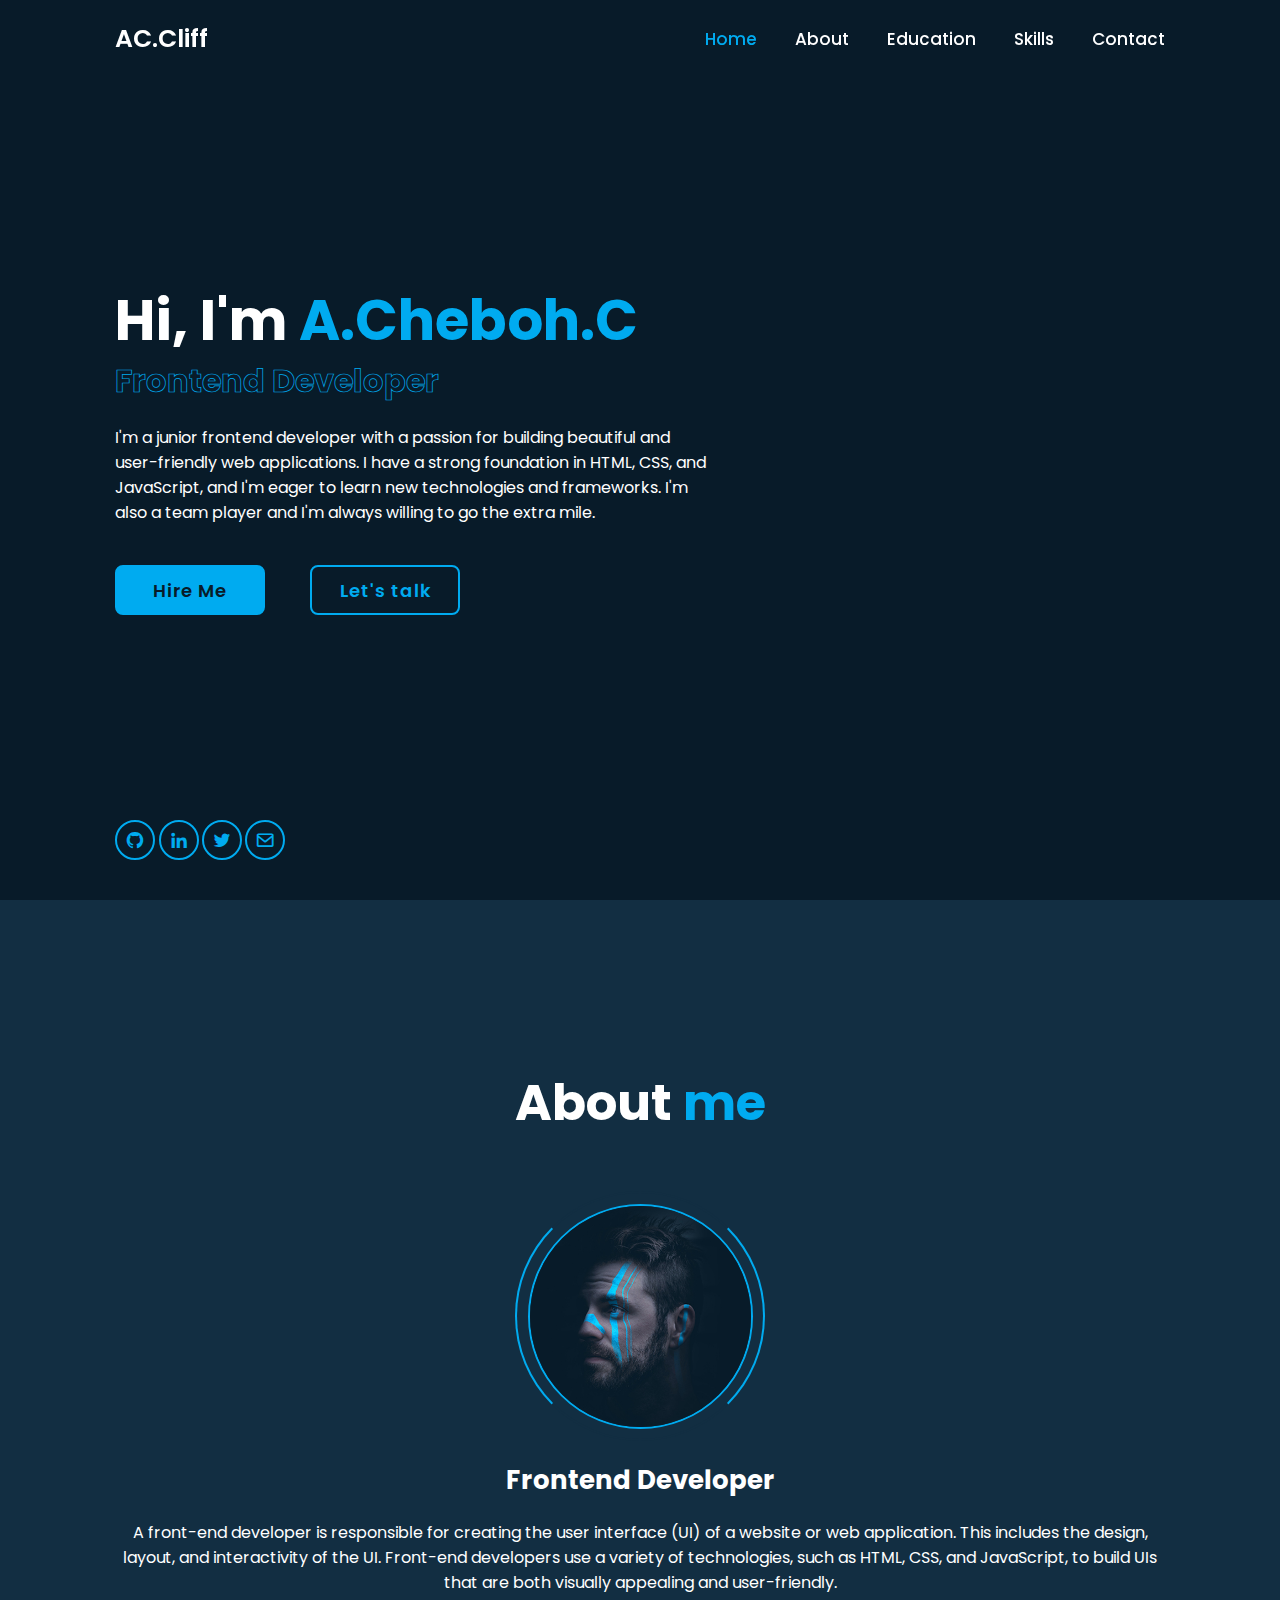
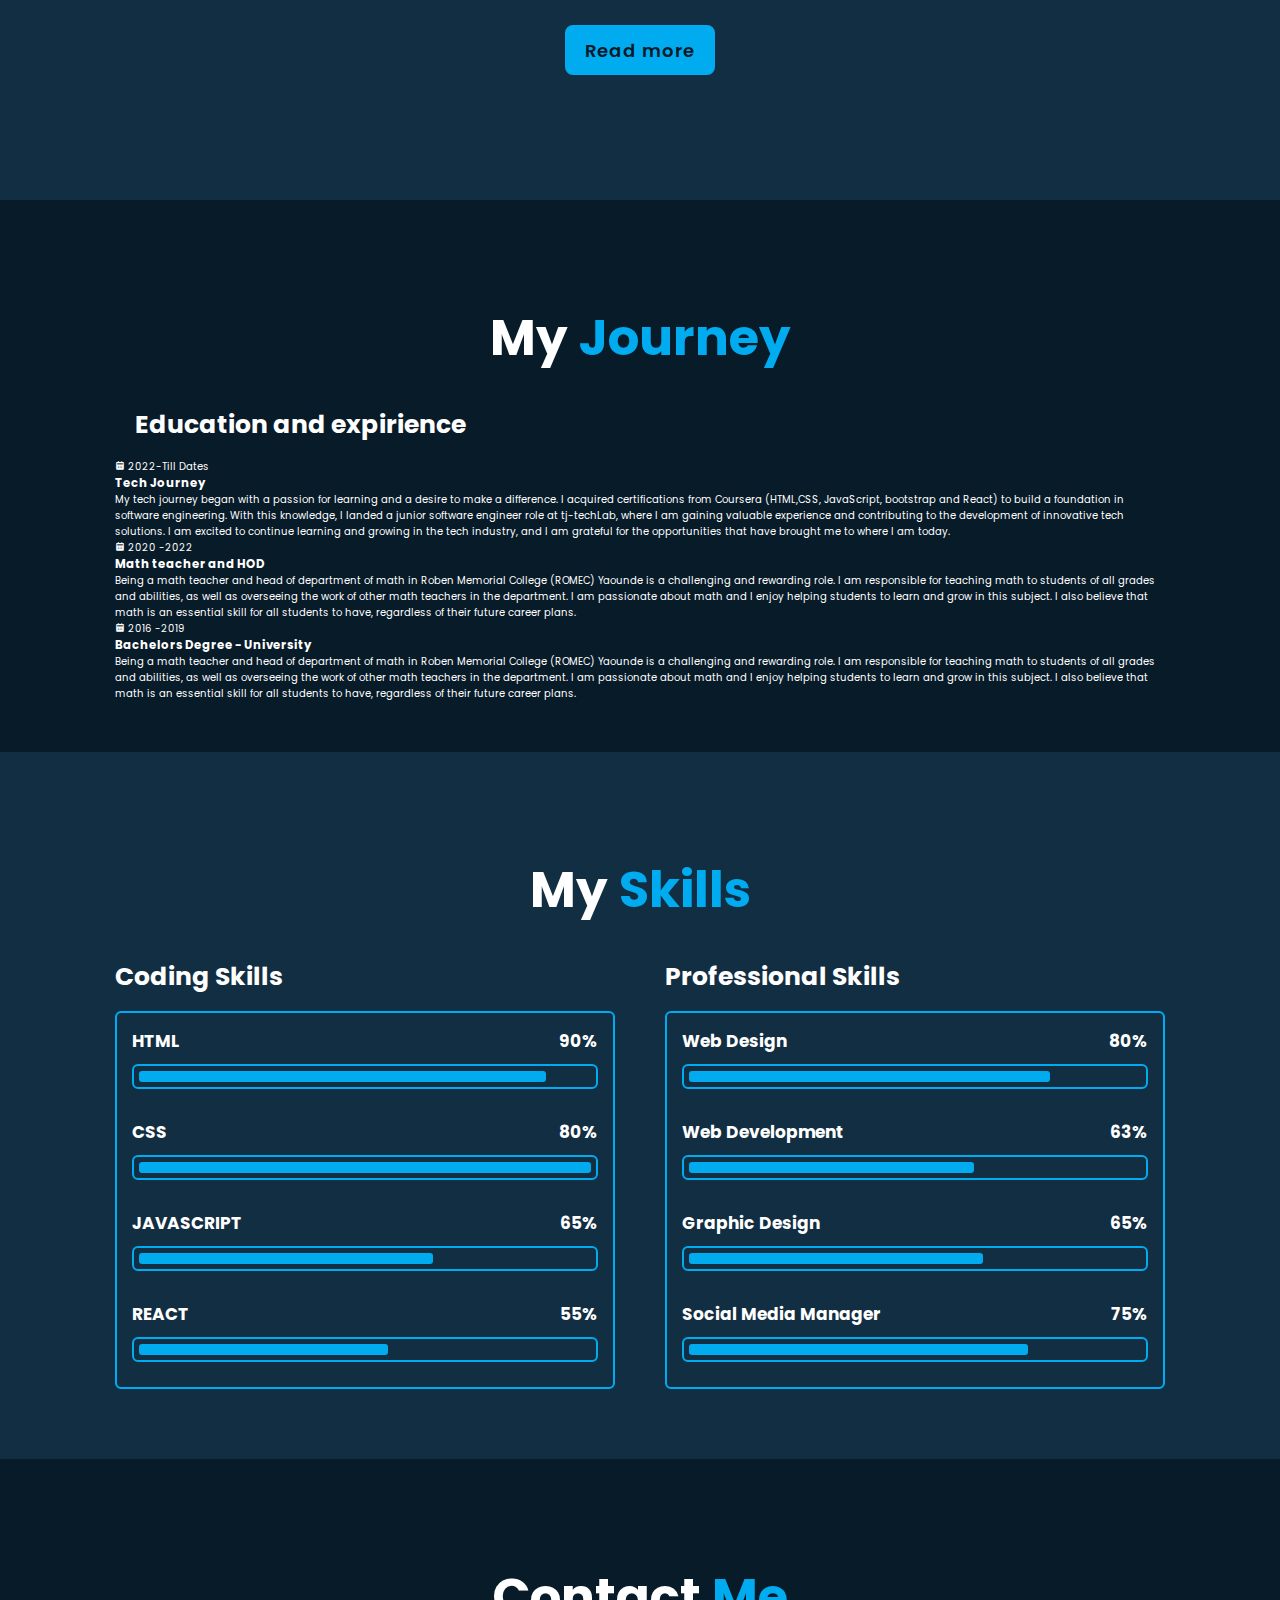
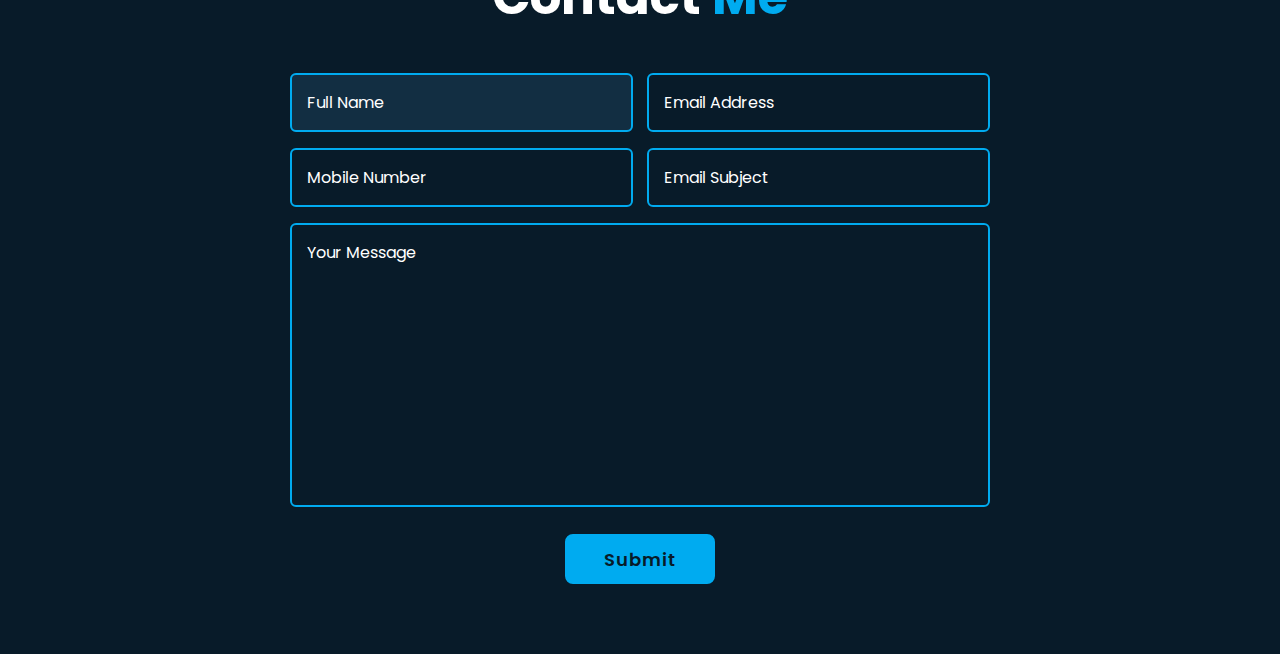
==== portfolio/index.html @ 23729631 "Add files via upload" ====
<!doctype html>
<html lang="en">
	<head>
		<meta charset="UTF-8" />
		<meta
			name="viewport"
			content="width=device-width, initial-scale=1.0" />
		<link
			rel="stylesheet"
			href="style.css" />
		<title>Portfolio</title>

		<!-- box icon -->
		<link
			href="https://unpkg.com/boxicons@2.1.4/css/boxicons.min.css"
			rel="stylesheet" />
	</head>
	<body>
		<!-- header -->
		<header class="header">
			<a
				href="#"
				class="logo"
				>AC.Cliff
			</a>
			<div
				class="bx bx-menu"
				id="menu-icon"></div>
			<nav class="navbar">
				<a
					href="#home"
					class="active"
					>Home</a
				>
				<a href="#about">About</a>
				<a href="#education">Education</a>
				<a href="#skills">Skills</a>
				<a href="#contacts">Contact</a>
			</nav>
		</header>
		<!-- home section -->

		<section
			class="home"
			id="home">
			<div class="home-content">
				<h1>Hi, I'm <span>A.Cheboh.C</span></h1>
				<div class="text-animation">
					<h3>Frontend Developer</h3>
				</div>
				<p>
					I'm a junior frontend developer with a passion for
					building beautiful and user-friendly web applications.
					I have a strong foundation in HTML, CSS, and
					JavaScript, and I'm eager to learn new technologies and
					frameworks. I'm also a team player and I'm always
					willing to go the extra mile.
				</p>
				<div class="btn-box">
					<a
						href="#"
						class="btn"
						>Hire Me</a
					>
					<a
						href="#"
						class="btn"
						>Let's talk</a
					>
				</div>
			</div>
			<div class="home-sci">
				<a href="#"><i class="bx bxl-github"></i></a>
				<a href="#"><i class="bx bxl-linkedin"></i> </a>
				<a href="#"><i class="bx bxl-twitter"></i> </a>
				<a href="#"><i class="bx bx-envelope"></i> </a>
			</div>
			<div class="home-imgHover"></div>
		</section>

		<!-- about section design -->
		<section
			class="about"
			id="about">
			<h2 class="heading">About <span>me</span></h2>
			<div class="about-img">
				<img
					src="images/about.jpg"
					alt="about" />
				<span class="circle-spin"></span>
			</div>
			<div class="about-content">
				<h3>Frontend Developer</h3>
				<p>
					A front-end developer is responsible for creating the
					user interface (UI) of a website or web application.
					This includes the design, layout, and interactivity of
					the UI. Front-end developers use a variety of
					technologies, such as HTML, CSS, and JavaScript, to
					build UIs that are both visually appealing and
					user-friendly.
				</p>
				<div class="btn-box btns">
					<a
						href=""
						class="btn"
						>Read more</a
					>
				</div>
			</div>
		</section>

		<!-- education section  -->
		<section
			class="education"
			id="education">
			<h2 class="heading">My <span>Journey </span></h2>
			<div class="education-row">
				<div class="education-column">
					<h3 class="title">Education and expirience</h3>

					<div class="education-box">
						<div class="education-content">
							<div class="content">
								<div class="year">
									<i class="bx bxs-calendar"></i>
									2022-Till Dates
								</div>
								<h3>Tech Journey</h3>
								<p>
									My tech journey began with a passion
									for learning and a desire to make a
									difference. I acquired certifications
									from Coursera (HTML,CSS, JavaScript,
									bootstrap and React) to build a
									foundation in software engineering.
									With this knowledge, I landed a junior
									software engineer role at tj-techLab,
									where I am gaining valuable experience
									and contributing to the development of
									innovative tech solutions. I am excited
									to continue learning and growing in the
									tech industry, and I am grateful for
									the opportunities that have brought me
									to where I am today.
								</p>
							</div>
						</div>
						<div class="education-content">
							<div class="content">
								<div class="year">
									<i class="bx bxs-calendar"></i> 2020
									-2022
								</div>
								<h3>Math teacher and HOD</h3>
								<p>
									Being a math teacher and head of
									department of math in Roben Memorial
									College (ROMEC) Yaounde is a
									challenging and rewarding role. I am
									responsible for teaching math to
									students of all grades and abilities,
									as well as overseeing the work of other
									math teachers in the department. I am
									passionate about math and I enjoy
									helping students to learn and grow in
									this subject. I also believe that math
									is an essential skill for all students
									to have, regardless of their future
									career plans.
								</p>
							</div>
						</div>
						<div class="education-content">
							<div class="content">
								<div class="year">
									<i class="bx bxs-calendar"></i> 2016
									-2019
								</div>
								<h3>Bachelors Degree - University</h3>
								<p>
									Being a math teacher and head of
									department of math in Roben Memorial
									College (ROMEC) Yaounde is a
									challenging and rewarding role. I am
									responsible for teaching math to
									students of all grades and abilities,
									as well as overseeing the work of other
									math teachers in the department. I am
									passionate about math and I enjoy
									helping students to learn and grow in
									this subject. I also believe that math
									is an essential skill for all students
									to have, regardless of their future
									career plans.
								</p>
							</div>
						</div>
					</div>
				</div>
			</div>
		</section>
		<!-- skill section  -->
		<section
			class="skills"
			id="skills">
			<h2 class="heading">My <span>Skills</span></h2>
			<div class="skills-row">
				<div class="skills-column">
					<h3 class="title">Coding Skills</h3>
					<div class="skills-box">
						<div class="skills-content">
							<div class="progress">
								<h3>HTML <span>90%</span></h3>
								<div class="bar"><span></span></div>
							</div>
							<div class="progress">
								<h3>CSS <span>80%</span></h3>
								<div class="bar"><span></span></div>
							</div>
							<div class="progress">
								<h3>JAVASCRIPT <span>65%</span></h3>
								<div class="bar"><span></span></div>
							</div>
							<div class="progress">
								<h3>REACT <span>55%</span></h3>
								<div class="bar"><span></span></div>
							</div>
						</div>
					</div>
				</div>
				<div class="skills-column">
					<h3 class="title">Professional Skills</h3>
					<div class="skills-box">
						<div class="skills-content">
							<div class="progress">
								<h3>Web Design<span>80%</span></h3>
								<div class="bar"><span></span></div>
							</div>
							<div class="progress">
								<h3>Web Development<span>63%</span></h3>
								<div class="bar"><span></span></div>
							</div>
							<div class="progress">
								<h3>Graphic Design<span>65%</span></h3>
								<div class="bar"><span></span></div>
							</div>
							<div class="progress">
								<h3>
									Social Media Manager <span>75%</span>
								</h3>
								<div class="bar"><span></span></div>
							</div>
						</div>
					</div>
				</div>
			</div>
		</section>
		<!-- Contact design section  -->
		<section
			class="contact"
			id="contacts">
			<h2 class="heading">Contact <span>Me</span></h2>

			<form
				action="#"
				id="action">
				<div class="input-box">
					<div class="input-field">
						<input
							type="text"
							placeholder="Full Name" />
						<span class="focus"></span>
					</div>
					<div class="input-field">
						<input
							type="text"
							placeholder="Email Address"
							required />
						<span class="focus"></span>
					</div>
				</div>
				<div class="input-box">
					<div class="input-field">
						<input
							type="text"
							placeholder="Mobile Number"
							required />
						<span class="focus"></span>
					</div>
					<div class="input-field">
						<input
							type="text"
							placeholder="Email Subject"
							required />
						<span class="focus"></span>
					</div>
				</div>

				<div class="textarea-field">
					<textarea
						name=""
						id=""
						cols="30"
						rows="10"
						placeholder="Your Message"
						required></textarea>
					<span class="focus"></span>
				</div>

				<div class="btn-box btns">
					<button
						type="submit"
						class="btn">
						Submit
					</button>
				</div>
			</form>
		</section>
		<script src="index.js"></script>
	</body>
</html>
---- portfolio/style.css ----
@import url("https://fonts.googleapis.com/css2?family=Poppins:wght@300&display=swap");

* {
	padding: 0cm;
	margin: 0cm;
	box-sizing: border-box;
	font-family: "Poppins", sans-serif;
	border: none;
	outline: none;
	scroll-behavior: smooth;
	text-decoration: none;
}
:root {
	--bg-color: #081b29;
	--second-bg-colot: #122e42;
	--text-color: white;
	--main-color: #00abf0;
}
html {
	font-size: 62.5%;
	overflow-x: hidden;
}
body {
	background: var(--bg-color);
	color: var(--text-color);
}
.header {
	position: fixed;
	top: 0cm;
	left: 0;
	width: 100%;
	padding: 2rem 9%;
	background-color: transparent;
	display: flex;

	justify-content: space-between;
	align-items: center;
	z-index: 100;
}
.logo {
	font-size: 2.5rem;
	color: var(--text-color);
	font-weight: 600;
}
.navbar a {
	font-size: 1.7rem;
	color: var(--text-color);
	font-weight: 500;
	margin-left: 3.5rem;
	transition: 0.5s;
}
.navbar a:hover,
.navbar a.active {
	color: var(--main-color);
}
#menu-icon {
	font-size: 3.6rem;
	color: var(--text-color);
	cursor: pointer;
	display: none;
}
section {
	min-height: 100vh;
	padding: 10rem 9% 2rem;
}
.home {
	display: flex;
	align-items: center;
	padding: 0 9%;
	background: url("/images/home.jpg") no-repeat;
	background-size: cover;
	background-position: center;
}
.home-content {
	max-width: 60rem;
}
.home-content h1 {
	font-size: 5.6rem;
	font-weight: 700;
	line-height: 1.3;
}
.home-content .text-animation {
	position: relative;
	width: 32.8rem;
}
.home-content .text-animation h3 {
	font-size: 3.2rem;
	font-weight: 700;
	color: transparent;
	-webkit-text-stroke: 0.7px var(--main-color);
}
.home-content p {
	font-size: 1.6rem;
	margin: 2rem 0 4rem;
}
.btn-box {
	position: relative;
	display: flex;
	justify-content: space-between;
	width: 34.5rem;
	height: 5rem;
}
.btn-box .btn {
	position: relative;
	display: inline-flex;
	height: 100%;
	justify-content: center;
	align-items: center;
	width: 15rem;
	background: var(--main-color);
	border: 0.2rem solid var(--main-color);
	border-radius: 0.8rem;
	font-size: 1.8rem;
	font-weight: 600;
	letter-spacing: 0.1rem;
	color: var(--bg-color);
	z-index: 1;
	overflow: hidden;
	transition: 0.5s;
}
.btn-box .btn:hover {
	color: var(--main-color);
}

.btn-box .btn:nth-child(2) {
	background: transparent;
	color: var(--main-color);
}
.btn-box .btn:nth-child(2):hover {
	color: var(--bg-color);
}
.btn-box .btn:nth-child(2)::before {
	background: var(--main-color);
}

.btn-box .btn::before {
	content: "";
	position: absolute;
	top: 0;
	left: 0;
	width: 0%;
	height: 100%;
	/* color: var(--main-color); */
	background: var(--bg-color);
	z-index: -1;
	transition: 0.5s;
}
.btn-box .btn:hover::before {
	width: 100%;
}
.home-sci {
	position: absolute;
	bottom: 4rem;
	width: 170px;
	display: flex;
	justify-content: space-between;
}
.home-sci a {
	position: relative;
	display: inline-flex;
	justify-content: center;
	align-items: center;
	width: 40px;
	height: 40px;
	background: transparent;
	border: 0.25rem solid var(--main-color);
	border-radius: 50%;
	font-size: 20px;
	color: var(--main-color);
	z-index: 1;
	overflow: hidden;
	transition: 0.3s;
}
.home-sci a:hover {
	color: var(--bg-color);
}
.home-sci a::before {
	content: "";
	position: absolute;
	top: 0;
	left: 0;
	width: 0%;
	height: 100%;
	background: var(--main-color);
	z-index: -1;
	transition: 0.4s;
}
.home-sci a:hover::before {
	width: 100%;
}
.home-imgHover {
	position: absolute;
	top: 0;
	right: 0;
	width: 45%;
	height: 100%;
	background: transparent;

	transition: 0.5s;
}
.home-imgHover:hover {
	background: var(--bg-color);
	opacity: 0.8;
}
.about {
	display: flex;
	justify-content: center;
	align-items: center;
	flex-direction: column;
	gap: 2rem;
	background: var(--second-bg-colot);
	padding-bottom: 6rem;
}
span {
	color: var(--main-color);
}
.heading {
	font-size: 5rem;
	margin-bottom: 3rem;
	text-align: center;
}
.about-img {
	position: relative;
	width: 25rem;
	height: 25rem;
	border-radius: 505;
	display: flex;
	justify-content: center;
	align-items: center;
}
.about-img img {
	width: 90%;
	border-radius: 50%;
	border: 0.2rem solid var(--main-color);
}
.about-img .circle-spin {
	position: absolute;
	top: 50%;
	left: 50%;
	transform: translate(-50%, -50%) rotate(0);
	width: 100%;
	height: 100%;
	border-radius: 50%;
	border-top: 0.2rem solid var(--second-bg-colot);
	border-bottom: 0.2rem solid var(--second-bg-colot);
	border-left: 0.2rem solid var(--main-color);
	border-right: 0.2rem solid var(--main-color);
}
.about-content {
	text-align: center;
}
.about-content h3 {
	font-size: 2.6rem;
}
.about-content p {
	font-size: 1.6rem;
	margin: 2rem 0 3rem;
}
.btn-box.btns {
	display: inline-block;
	width: 15rem;
}
.btn-box.btns a::before {
	background: var(--second-bg-colot);
}
.education {
	display: flex;
	justify-content: center;
	align-items: center;
	flex-direction: column;
	min-height: auto;
	padding-bottom: 5rem;
}
.education .education-row {
	display: flex;
	flex-wrap: wrap;
	gap: 5rem;
}

.education-row .education-column {
	flex: 1 1 40rem;
}
.education-column .title {
	font-size: 2.5rem;
	margin: 0 0 1.5rem 2rem;
}
.education-column .education-row {
	border-left: 0.2rem solid var(--main-color);
}
.skills {
	min-height: auto;
	padding-bottom: 7rem;
	background: var(--second-bg-colot);
}
.skills .skills-row {
	display: flex;
	flex-wrap: wrap;
	gap: 5rem;
}
.skills-row .skills-column {
	flex: 1 1 40rem;
}
.skills-column .title {
	font-size: 2.5rem;
	margin: 0 0 1.5rem;
}
.skills-box .skills-content {
	position: relative;
	border: 0.2rem solid var(--main-color);
	border-radius: 0.6rem;
	padding: 0.5rem 1.5rem;
	z-index: 1;
	overflow: hidden;
}
.skills-box .skills-content::before {
	content: "";
	position: absolute;
	top: 0;
	left: 0;
	width: 0;
	height: 100%;
	background: var(--bg-color);
	z-index: -1;
	transition: 0.6s;
}
.skills-box .skills-content:hover::before {
	width: 100%;
}
.skills-content .progress {
	padding: 1rem 0;
}
.skills-content .progress h3 {
	font-size: 1.7rem;
	display: flex;
	justify-content: space-between;
}
.skills-content .progress h3 span {
	color: var(--text-color);
}
.skills-content .progress .bar {
	height: 2.5rem;
	border-radius: 0.6rem;
	border: 0.2rem solid var(--main-color);
	padding: 0.5rem;
	margin: 1rem 0;
}
.skills-content .progress .bar span {
	display: block;
	height: 100%;
	border-radius: 0.3rem;
	background: var(--main-color);
}
.skills-column:nth-child(1)
	.skills-content
	.progress:nth-child(1)
	.bar
	span {
	width: 90%;
}
.skills-column:nth-child(1)
	.skills-content
	.progress:nth-child()
	.bar
	span {
	width: 80%;
}
.skills-column:nth-child(1)
	.skills-content
	.progress:nth-child(3)
	.bar
	span {
	width: 65%;
}
.skills-column:nth-child(1)
	.skills-content
	.progress:nth-child(4)
	.bar
	span {
	width: 55%;
}
.skills-column:nth-child(2)
	.skills-content
	.progress:nth-child(1)
	.bar
	span {
	width: 80%;
}
.skills-column:nth-child(2)
	.skills-content
	.progress:nth-child(2)
	.bar
	span {
	width: 63%;
}
.skills-column:nth-child(2)
	.skills-content
	.progress:nth-child(3)
	.bar
	span {
	width: 65%;
}
.skills-column:nth-child(2)
	.skills-content
	.progress:nth-child(4)
	.bar
	span {
	width: 75%;
}
.contact {
	min-height: auto;
	padding-bottom: 7rem;
}
.contact form {
	max-width: 70rem;
	margin: 0 auto;
	text-align: center;
}
.contact form .input-box {
	position: relative;
	display: flex;
	justify-content: space-between;
	flex-wrap: wrap;
}
.contact form .input-box .input-field {
	position: relative;
	margin: 0.8rem 0;
	width: 49%;
}
.contact form .input-box .input-field input,
.contact form .textarea-field textarea {
	width: 100%;
	height: 100%;
	padding: 1.5rem;
	font-size: 1.6rem;
	color: var(--text-color);
	background: transparent;
	border-radius: 0.6rem;
	border: 0.2rem solid var(--main-color);
}
.contact form .input-box .input-field input::placeholder,
.contact form .textarea-field textarea::placeholder {
	color: var(--text-color);
}
.contact form .focus {
	position: absolute;
	top: 0;
	left: 0;
	width: 0;
	height: 100%;
	background: var(--second-bg-colot);
	border-radius: 0.6rem;
	z-index: -1;
	transition: 0.5s;
}
.contact form .input-box .input-field input:focus ~ .focus,
.contact form .input-box .input-field input:valid ~ .focus,
.contact form .textarea-field textarea:focus ~ .focus,
.contact form .textarea-field textarea:valid ~ .focus {
	width: 100%;
}
.contact form .textarea-field {
	position: relative;
	margin: 0.8rem 0 2.7rem;
	display: flex;
}
.contact form .textarea-field textarea {
	resize: none;
}
.contact form .btn-box.btns .btn {
	cursor: pointer;
}
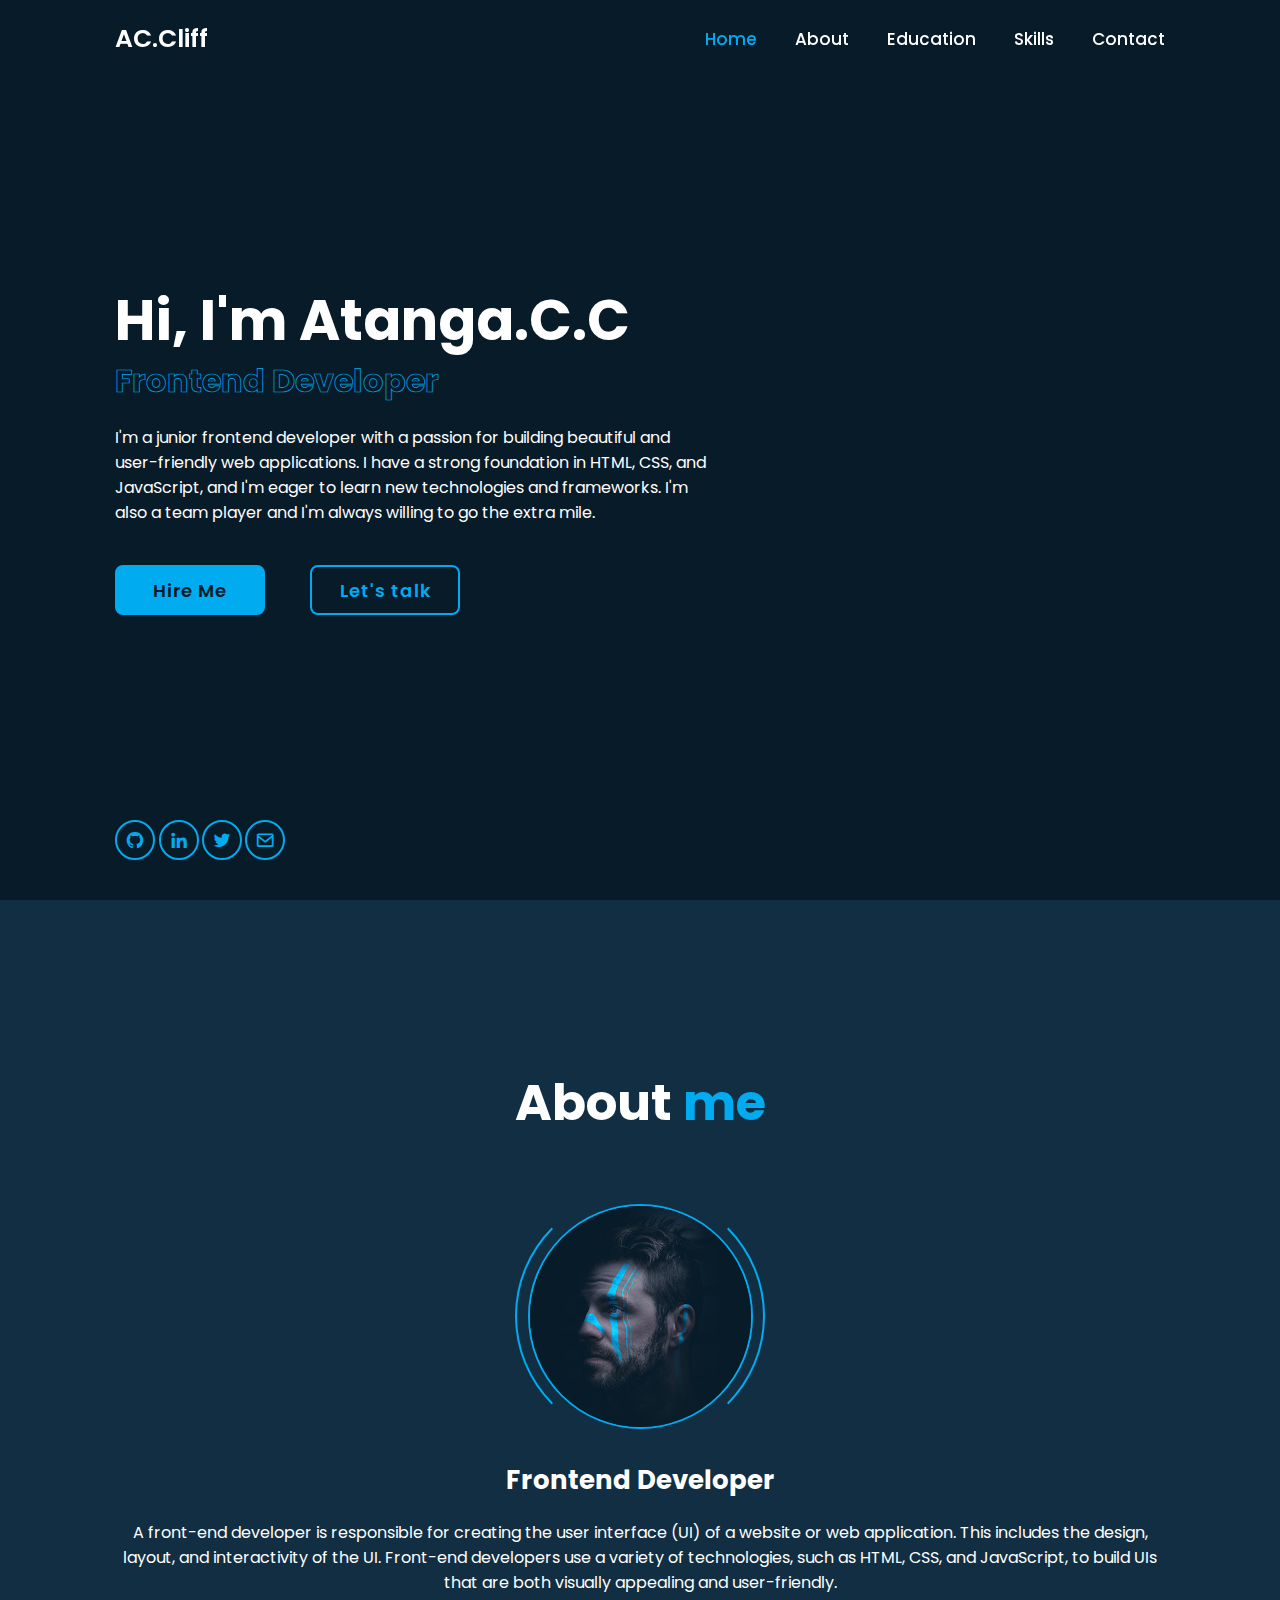
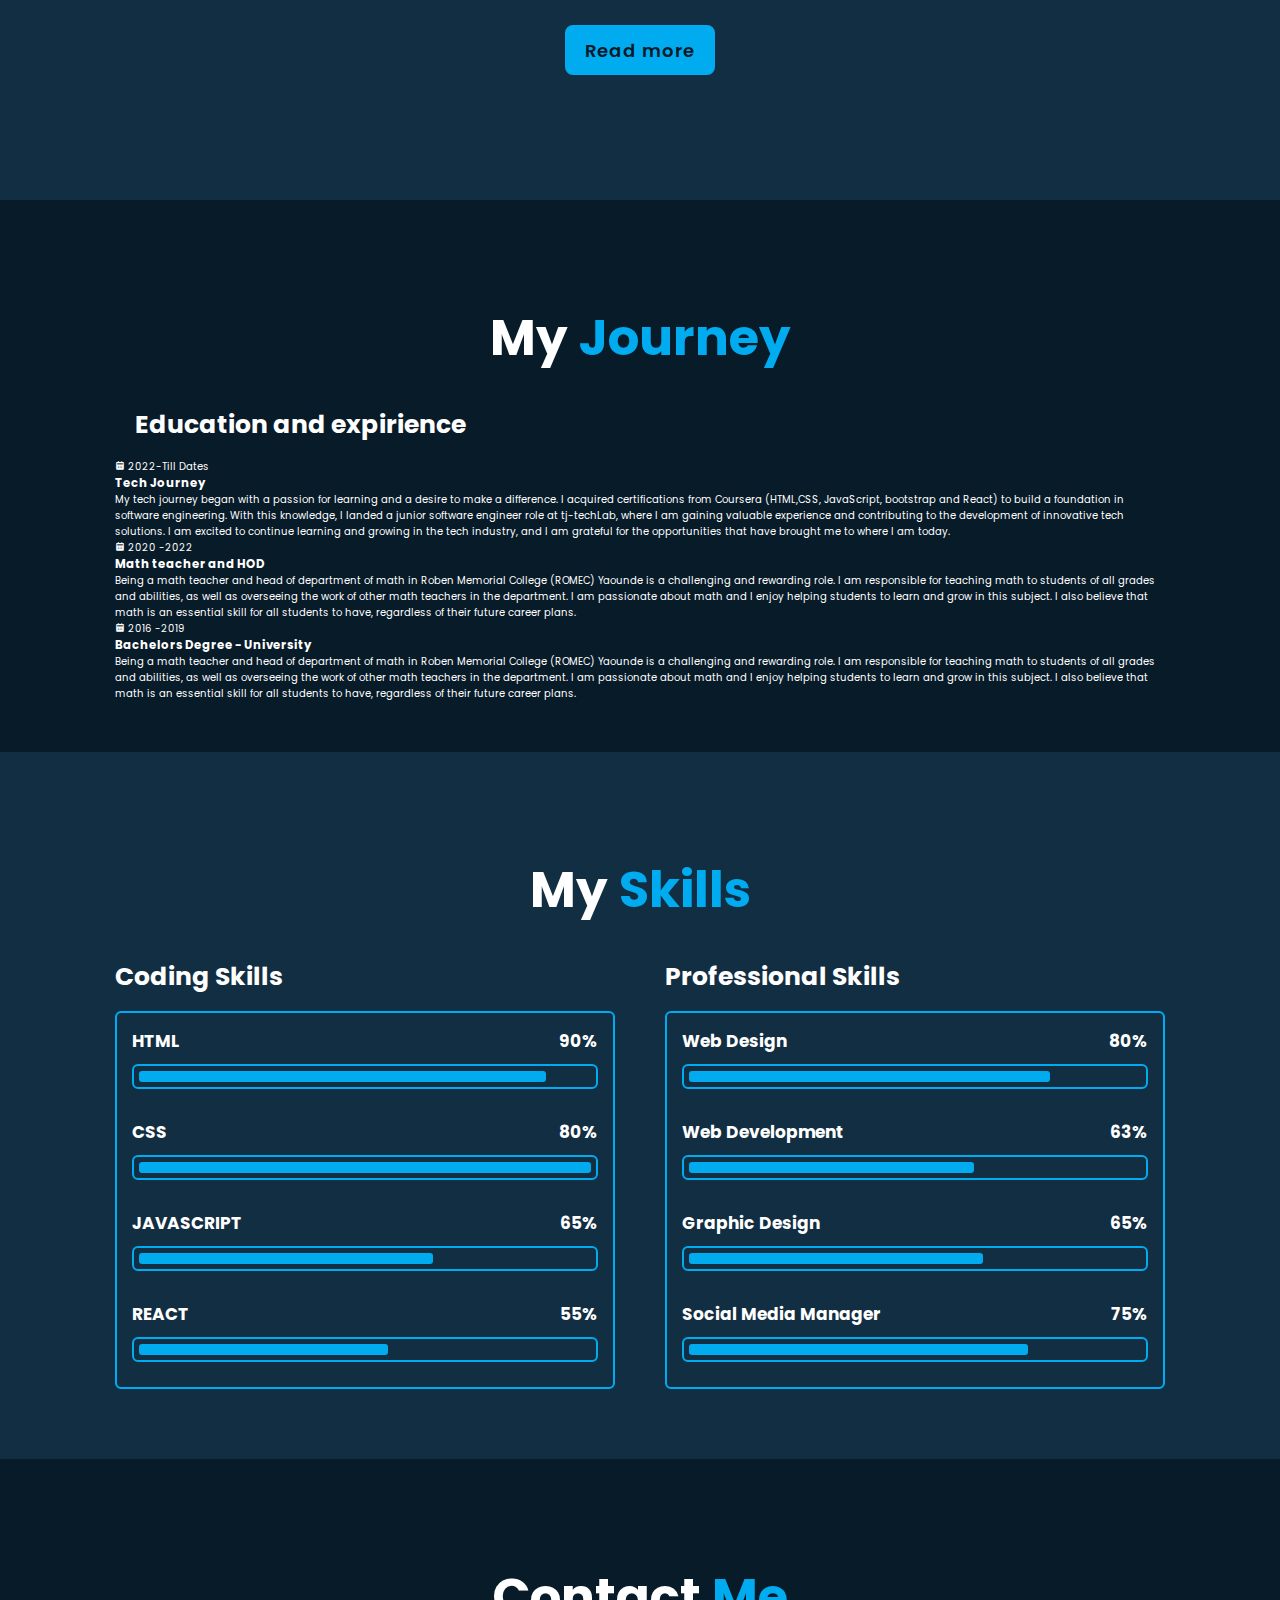
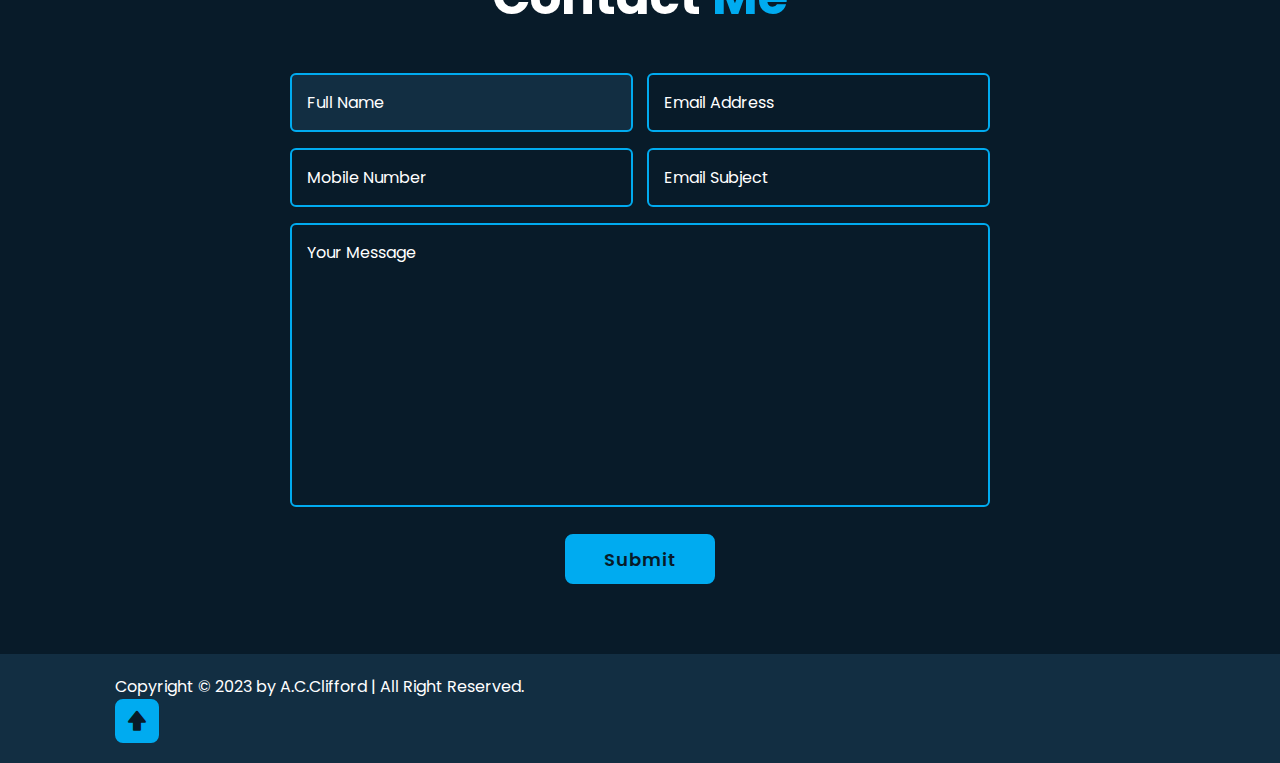
==== commit 711677ec: "Add files via upload" ====
--- a/portfolio/index.html
+++ b/portfolio/index.html
@@ -44,7 +44,7 @@
 			class="home"
 			id="home">
 			<div class="home-content">
-				<h1>Hi, I'm <span>A.Cheboh.C</span></h1>
+				<h1>Hi, I'm <span>Atanga.C.C</span></h1>
 				<div class="text-animation">
 					<h3>Frontend Developer</h3>
 				</div>
@@ -317,6 +317,18 @@
 				</div>
 			</form>
 		</section>
+		<!-- footer section  -->
+		<footer class="footer">
+			<div class="footer-text">
+				<p>
+					Copyright &copy; 2023 by A.C.Clifford | All Right
+					Reserved.
+				</p>
+				<div class="footer-iconTop">
+					<a href="#"><i class="bx bxs-upvote"></i></a>
+				</div>
+			</div>
+		</footer>
 		<script src="index.js"></script>
 	</body>
 </html>
--- a/portfolio/style.css
+++ b/portfolio/style.css
@@ -36,6 +36,10 @@
 	justify-content: space-between;
 	align-items: center;
 	z-index: 100;
+	transition: 0.3s;
+}
+.header.sticky {
+	background: rgb(51, 199, 248);
 }
 .logo {
 	font-size: 2.5rem;
@@ -78,6 +82,9 @@
 	font-size: 5.6rem;
 	font-weight: 700;
 	line-height: 1.3;
+}
+.home-content h1 span {
+	color: var(--text-color);
 }
 .home-content .text-animation {
 	position: relative;
@@ -469,3 +476,91 @@
 .contact form .btn-box.btns .btn {
 	cursor: pointer;
 }
+.footer {
+	display: flex;
+	justify-content: space-between;
+	align-items: center;
+	flex-wrap: wrap;
+	background: var(--second-bg-colot);
+	padding: 2rem 9%;
+}
+
+.footer-text p {
+	font-size: 1.6rem;
+}
+.footer-iconTop a {
+	position: relative;
+	display: inline-flex;
+	justify-content: center;
+	align-items: center;
+	padding: 0.8rem;
+	background-color: var(--main-color);
+	border: 0.2rem solid var(--main-color);
+	border-radius: 0.8rem;
+	z-index: 1;
+	overflow: hidden;
+}
+.footer-iconTop a::before {
+	content: "";
+	position: absolute;
+	top: 0;
+	left: 0;
+	width: 0%;
+	height: 100%;
+	background: var(--second-bg-colot);
+	z-index: -1;
+	transition: 0.6s;
+}
+.footer-iconTop a:hover::before {
+	width: 100%;
+}
+.footer-iconTop a i {
+	font-size: 2.4rem;
+	color: var(--bg-color);
+	transition: 0.6s;
+}
+.footer-iconTop a:hover i {
+	color: var(--main-color);
+}
+@media (max-width: 1200px) {
+	html {
+		font-size: 55%;
+	}
+}
+@media (max-width: 991px) {
+	.header {
+		padding: 2rem 4;
+	}
+	section {
+		padding: 10rem 4% 2 rem;
+	}
+	.home {
+		padding: 0 4%;
+	}
+	.footer {
+		padding: 2rem 4%;
+	}
+}
+
+@media (max-width: 768px) {
+	.header {
+		background: var(--bg-color);
+	}
+	#menu-icon {
+		display: block;
+	}
+	.navbar {
+		position: absolute;
+		top: 100%;
+		left: 0;
+		width: 100%;
+		padding: 1rem 4%;
+		background: var(--bg-color);
+		box-shadow: 0 0.5rem 1rem rgba(0, 0, 0, 0.2);
+	}
+	.navbar a {
+		display: block;
+		font-size: 2rem;
+		margin: 3rem 0;
+	}
+}
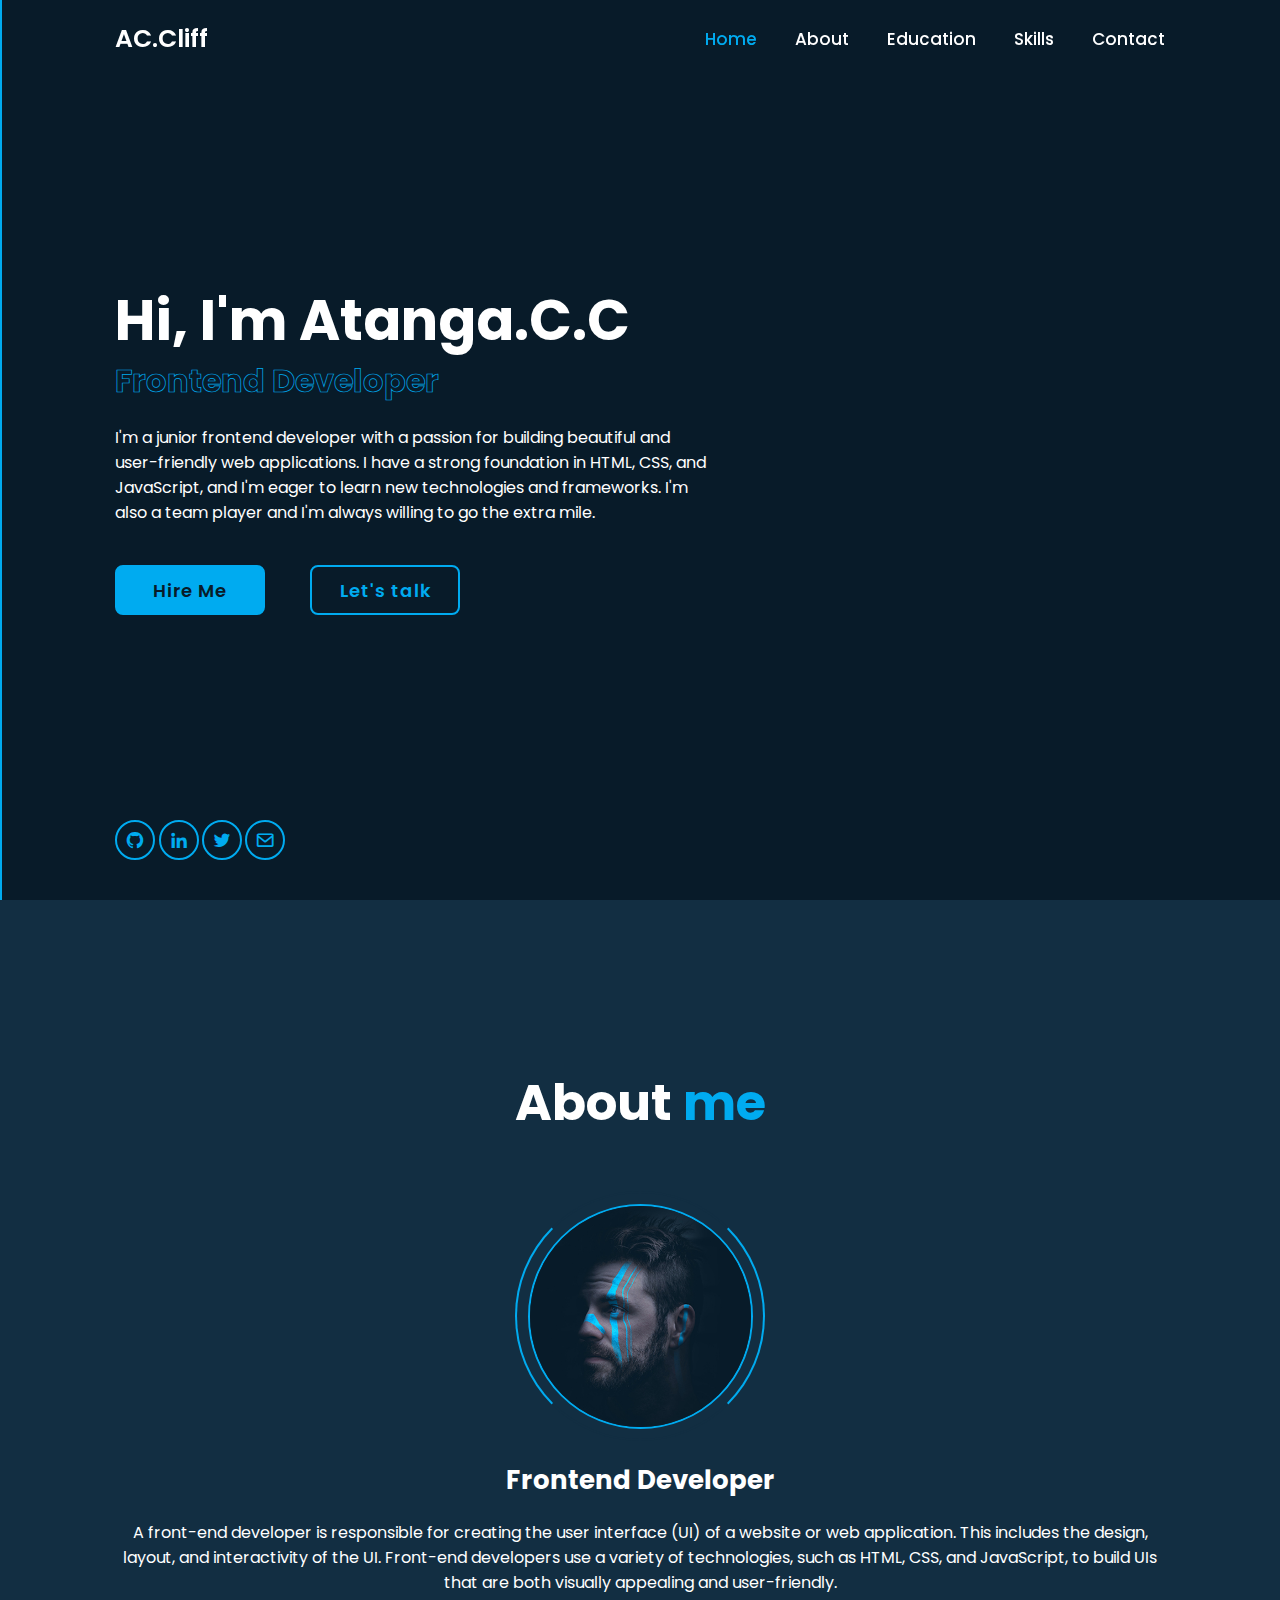
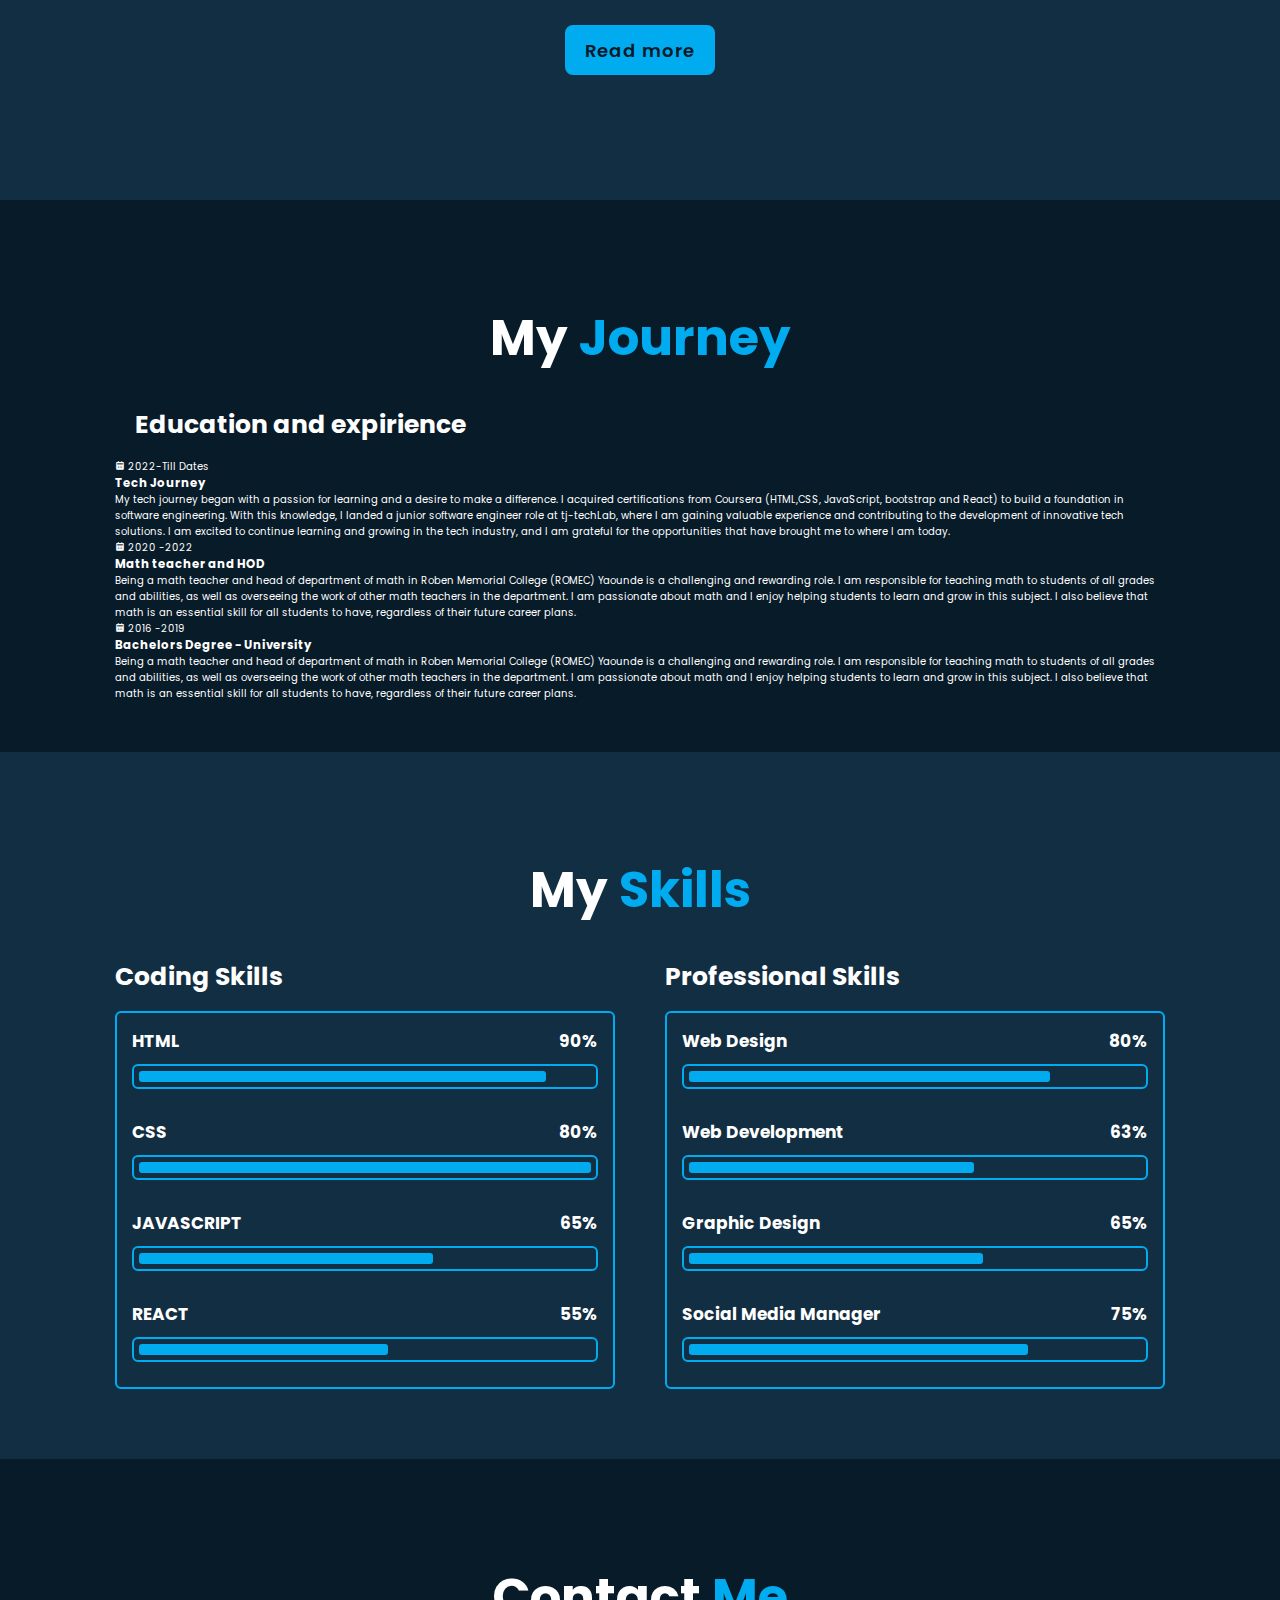
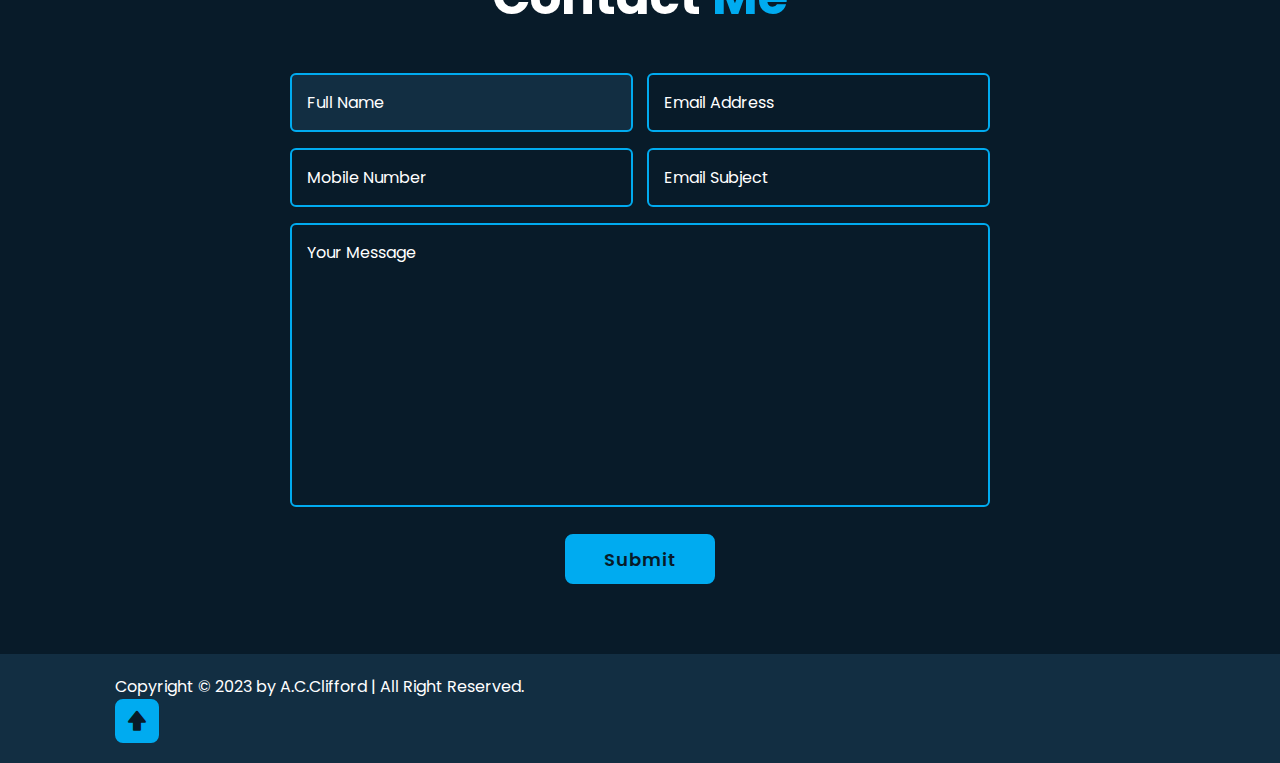
==== commit f819bcbf: "Add files via upload" ====
--- a/portfolio/index.html
+++ b/portfolio/index.html
@@ -36,6 +36,8 @@
 				<a href="#education">Education</a>
 				<a href="#skills">Skills</a>
 				<a href="#contacts">Contact</a>
+
+				<span class="active-nav"></span>
 			</nav>
 		</header>
 		<!-- home section -->
@@ -45,7 +47,7 @@
 			id="home">
 			<div class="home-content">
 				<h1>Hi, I'm <span>Atanga.C.C</span></h1>
-				<div class="text-animation">
+				<div class="text-animate">
 					<h3>Frontend Developer</h3>
 				</div>
 				<p>
--- a/portfolio/style.css
+++ b/portfolio/style.css
@@ -1,4 +1,4 @@
-@import url("https://fonts.googleapis.com/css2?family=Poppins:wght@300&display=swap");
+@import url("https://fonts.googleapis.com/css2?family=Poppins:wght@400&display=swap");
 
 * {
 	padding: 0cm;
@@ -77,6 +77,7 @@
 }
 .home-content {
 	max-width: 60rem;
+	z-index: 99;
 }
 .home-content h1 {
 	font-size: 5.6rem;
@@ -90,11 +91,32 @@
 	position: relative;
 	width: 32.8rem;
 }
-.home-content .text-animation h3 {
+.home-content .text-animate h3 {
 	font-size: 3.2rem;
 	font-weight: 700;
 	color: transparent;
 	-webkit-text-stroke: 0.7px var(--main-color);
+	/* background-image: linear-gradient(
+		var(--main-color),
+		var(--main-color)
+	); */
+	background-repeat: no-repeat;
+	/* -webkit-background-clip: text; */
+	background-position: 0 0;
+	/* animation: homeBgText 6s linear infinite;
+	animation-delay: 2s; */
+}
+.home-content .text-animate h3::before {
+	content: "";
+	position: absolute;
+	top: 0;
+	left: 0;
+	width: 0;
+	height: 100%;
+	border-right: 2px solid var(--main-color);
+	z-index: -1;
+	/* animation: homeCursorText 6s linear infinite;
+	animation-delay: 2s; */
 }
 .home-content p {
 	font-size: 1.6rem;
@@ -552,15 +574,129 @@
 	.navbar {
 		position: absolute;
 		top: 100%;
-		left: 0;
+		left: -100%;
 		width: 100%;
 		padding: 1rem 4%;
+		background: var(--main-color);
+		box-shadow: 0 0.5rem 1rem rgba(0, 0, 0, 0.2);
+		z-index: 1;
+		transition: 0.25s ease;
+		transition: 0.25s;
+	}
+	.navbar.active {
+		left: 0;
+		transition-delay: 0s;
+	}
+	.navbar .active-nav {
+		position: absolute;
+		top: 0;
+		left: -100%;
+		width: 100%;
+		height: 100%;
 		background: var(--bg-color);
-		box-shadow: 0 0.5rem 1rem rgba(0, 0, 0, 0.2);
+		border-top: 0.1rem solid rgba(0, 0, 0, 0.2);
+		z-index: -1;
+		transition: 0.25s ease;
+		transition-delay: 0s;
+	}
+	.navbar.active .active-nav {
+		left: 0;
+		transition-delay: 0.25s;
 	}
 	.navbar a {
 		display: block;
 		font-size: 2rem;
 		margin: 3rem 0;
-	}
-}
+		transform: translateX(-20rem);
+		transition: 0.25s ease;
+		transition-delay: 0s;
+	}
+	.navbar.active a {
+		transform: translateX(0);
+		transition: 0.25s;
+	}
+	.home-imgHover {
+		pointer-events: none;
+		background: var(--bg-color);
+		opacity: 0.6;
+	}
+}
+@media (max-width: 520px) {
+	html {
+		font-size: 50%;
+	}
+	.home-content h1 {
+		display: flex;
+		flex-direction: column;
+	}
+	.home-sci {
+		width: 160px;
+	}
+	.home-sci a {
+		width: 38px;
+		height: 38px;
+	}
+}
+
+@media (max-width: 462px) {
+	.home-content {
+		font-size: 5.2rem;
+	}
+	.education {
+		padding: 10rem 4% 5rem 5%;
+	}
+	.contact form .input-box .input-field {
+		width: 100%;
+	}
+	.footer {
+		flex-direction: column-reverse;
+	}
+	.footer p {
+		margin-top: 2rem;
+		text-align: center;
+	}
+}
+@media (max-width: 371px) {
+	.home {
+		justify-content: center;
+	}
+	.home-content {
+		display: flex;
+		align-items: center;
+		flex-direction: column;
+		text-align: center;
+	}
+	.home-content h1 {
+		font-size: 5rem;
+	}
+}
+/* KEYFRAME ANIMATION */
+
+@keyframes homeBgText {
+	0%,
+	10%,
+	100% {
+		background-position: -33rem 0;
+	}
+	65%,
+	85% {
+		background-position: 0 0;
+	}
+}
+@keyframes homeCursorText {
+	0%,
+	10%,
+	100% {
+		width: 0;
+	}
+	65%,
+	75%,
+	85% {
+		width: 100%;
+		opacity: 1;
+	}
+	65%,
+	85% {
+		opacity: 0;
+	}
+}
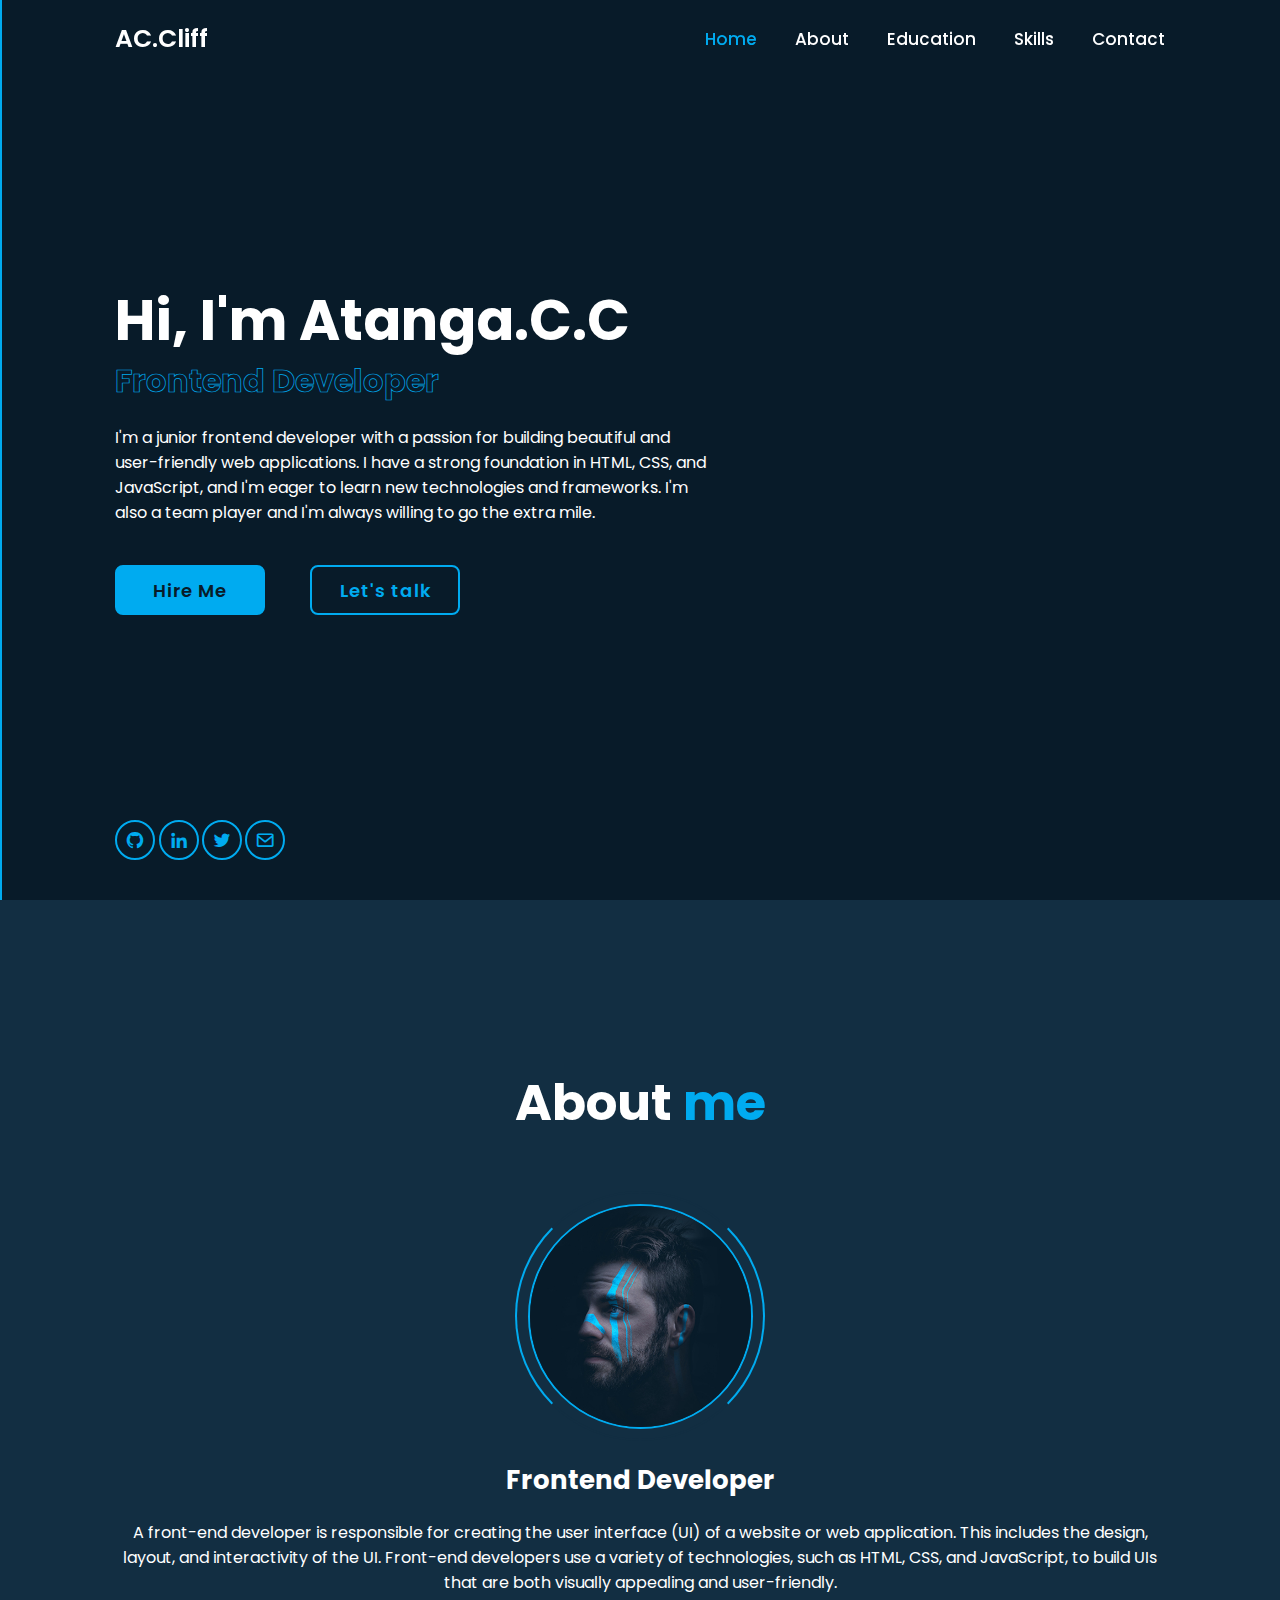
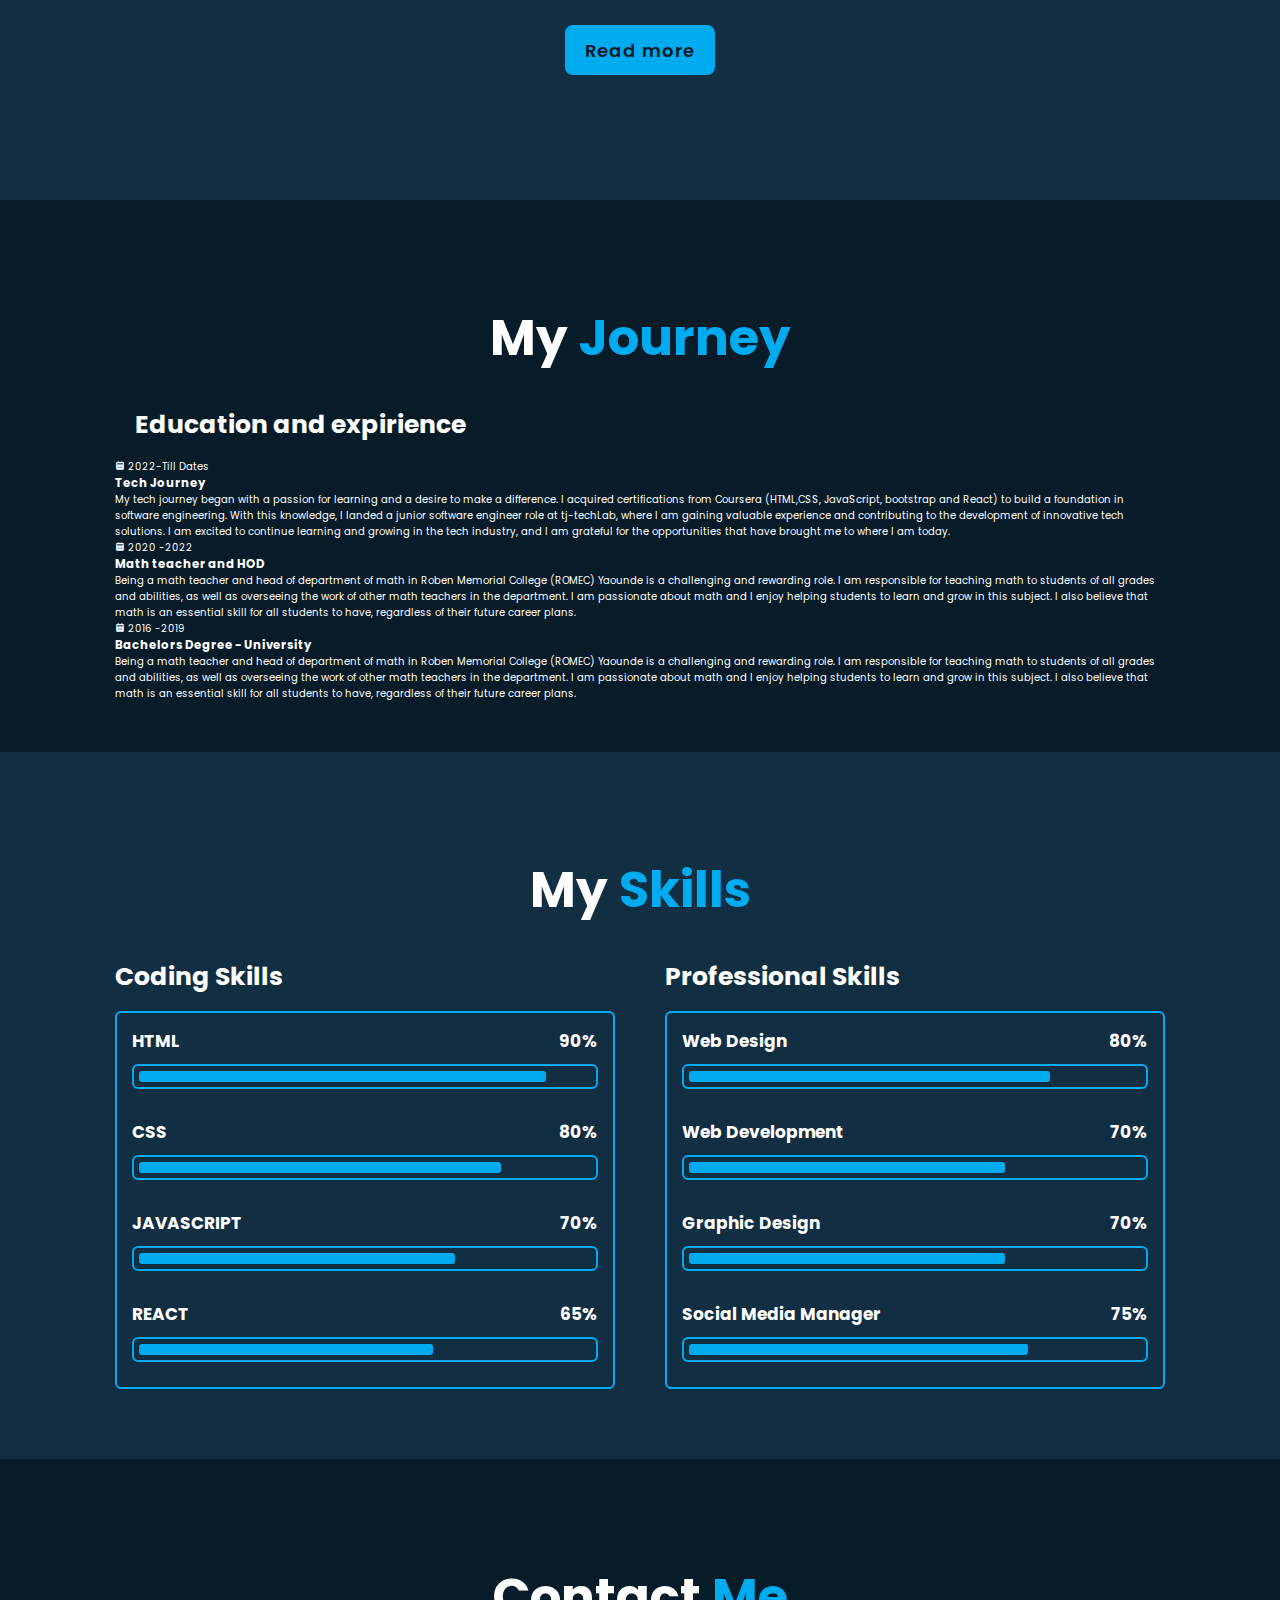
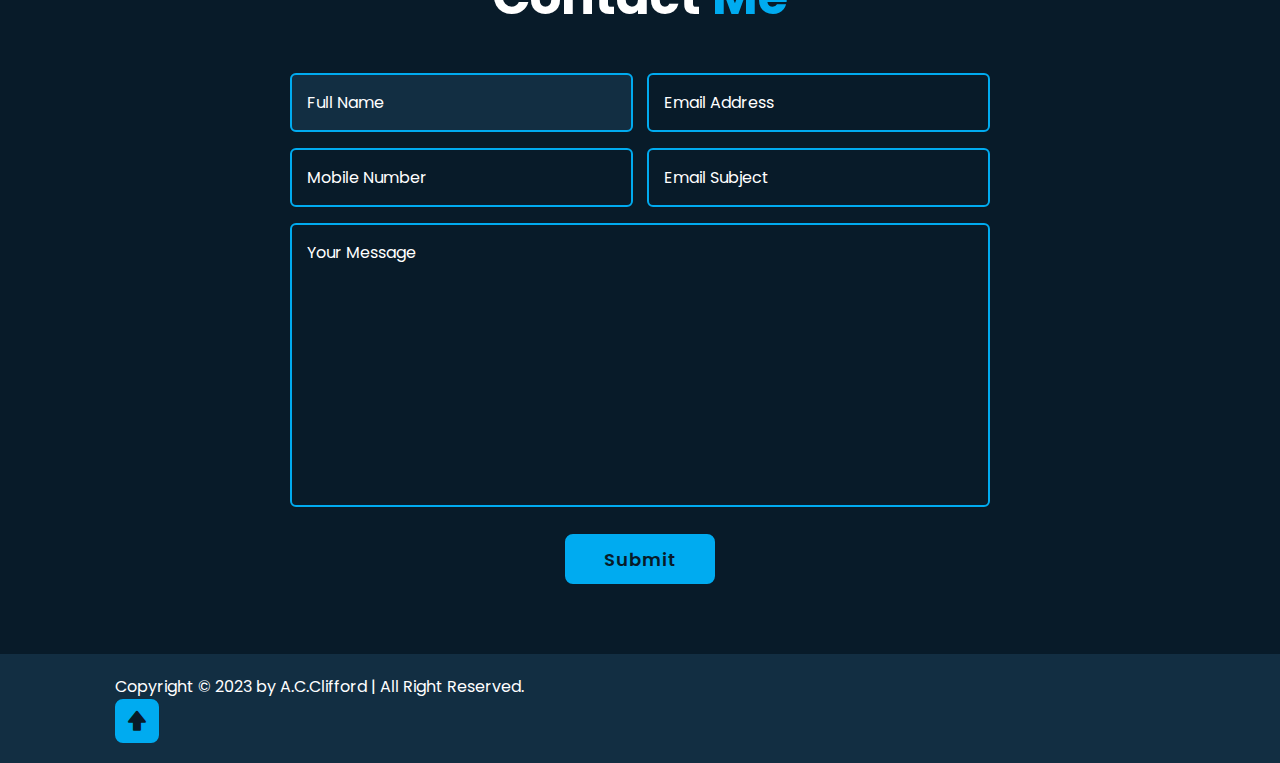
==== commit 0b780846: "Update index.html" ====
--- a/portfolio/index.html
+++ b/portfolio/index.html
@@ -221,11 +221,11 @@
 								<div class="bar"><span></span></div>
 							</div>
 							<div class="progress">
-								<h3>JAVASCRIPT <span>65%</span></h3>
-								<div class="bar"><span></span></div>
-							</div>
-							<div class="progress">
-								<h3>REACT <span>55%</span></h3>
+								<h3>JAVASCRIPT <span>70%</span></h3>
+								<div class="bar"><span></span></div>
+							</div>
+							<div class="progress">
+								<h3>REACT <span>65%</span></h3>
 								<div class="bar"><span></span></div>
 							</div>
 						</div>
@@ -240,11 +240,11 @@
 								<div class="bar"><span></span></div>
 							</div>
 							<div class="progress">
-								<h3>Web Development<span>63%</span></h3>
-								<div class="bar"><span></span></div>
-							</div>
-							<div class="progress">
-								<h3>Graphic Design<span>65%</span></h3>
+								<h3>Web Development<span>70%</span></h3>
+								<div class="bar"><span></span></div>
+							</div>
+							<div class="progress">
+								<h3>Graphic Design<span>70%</span></h3>
 								<div class="bar"><span></span></div>
 							</div>
 							<div class="progress">
--- a/portfolio/style.css
+++ b/portfolio/style.css
@@ -388,7 +388,7 @@
 }
 .skills-column:nth-child(1)
 	.skills-content
-	.progress:nth-child()
+	.progress:nth-child(2)
 	.bar
 	span {
 	width: 80%;
@@ -398,14 +398,14 @@
 	.progress:nth-child(3)
 	.bar
 	span {
-	width: 65%;
+	width: 70%;
 }
 .skills-column:nth-child(1)
 	.skills-content
 	.progress:nth-child(4)
 	.bar
 	span {
-	width: 55%;
+	width: 65%;
 }
 .skills-column:nth-child(2)
 	.skills-content
@@ -419,14 +419,14 @@
 	.progress:nth-child(2)
 	.bar
 	span {
-	width: 63%;
+	width: 70%;
 }
 .skills-column:nth-child(2)
 	.skills-content
 	.progress:nth-child(3)
 	.bar
 	span {
-	width: 65%;
+	width: 70%;
 }
 .skills-column:nth-child(2)
 	.skills-content
